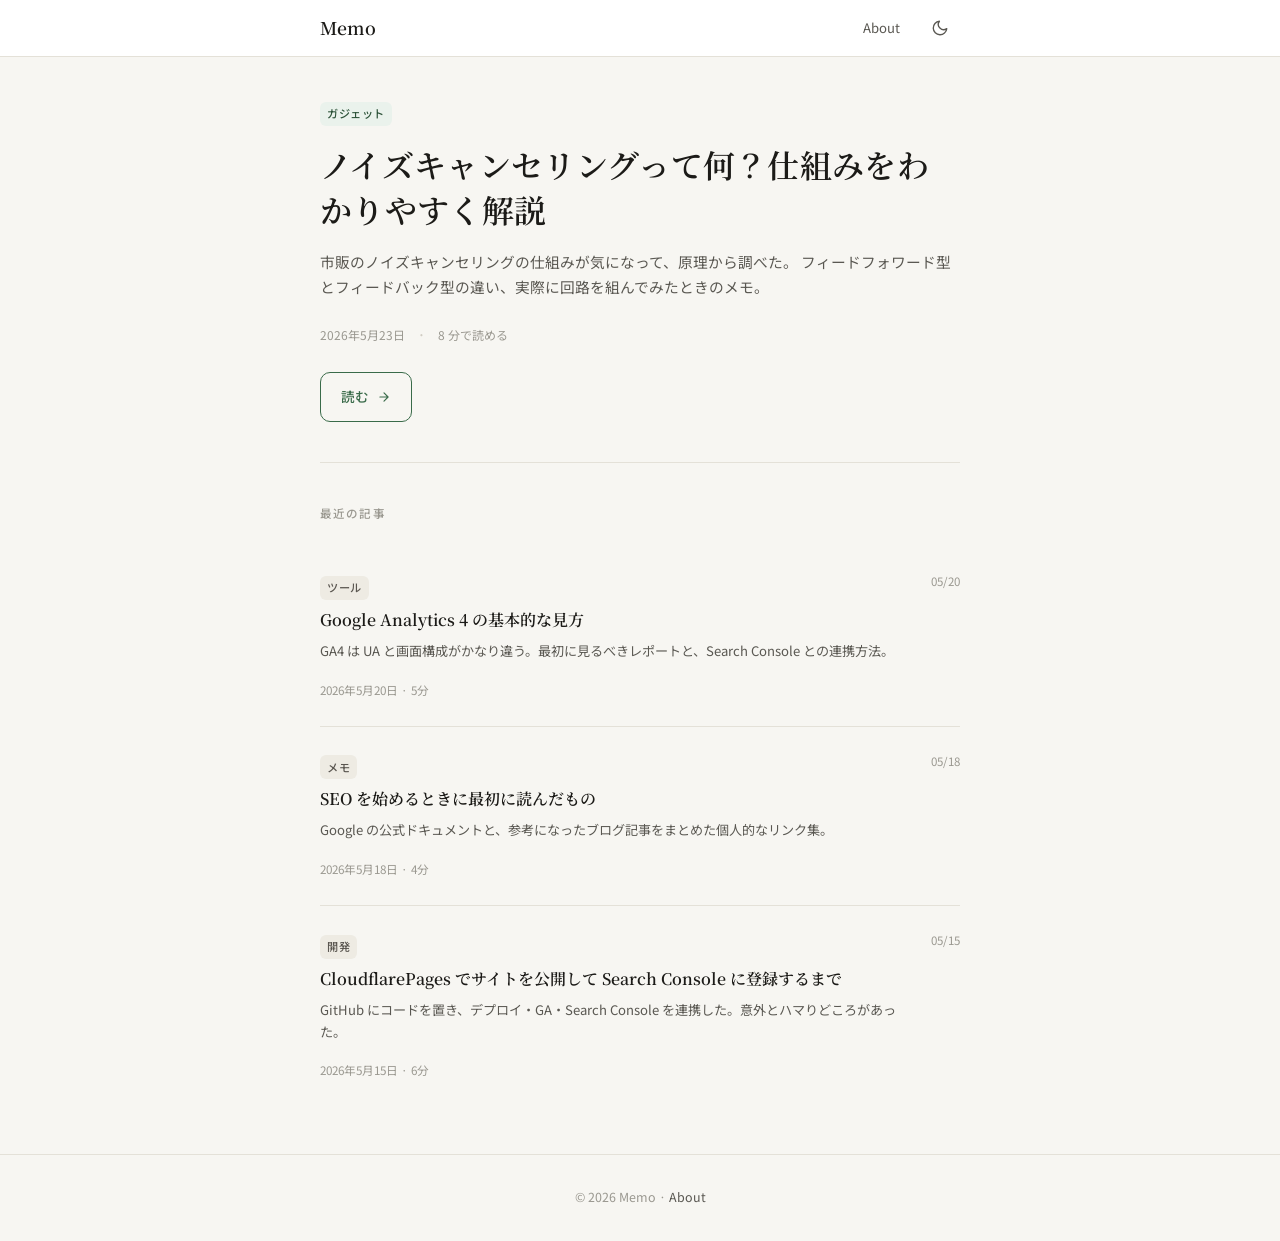
==== index.html @ fd3a0196 "change in path" ====
<!DOCTYPE html>
<html lang="ja" data-theme="">
<head>
  <meta charset="UTF-8">
  <meta name="viewport" content="width=device-width, initial-scale=1.0">
  <meta name="google-site-verification" content="b3mTOkDe_Zxg_QFLNqGfGt2r9aDAKe_wGa1OVXJf2yo">
  <!-- Google tag (gtag.js) -->
  <script async src="https://www.googletagmanager.com/gtag/js?id=G-KV32QC2X5T"></script>
  <script>
    window.dataLayer = window.dataLayer || [];
    function gtag(){dataLayer.push(arguments);}
    gtag('js', new Date());
    gtag('config', 'G-KV32QC2X5T');
    (function(){var t=localStorage.getItem('theme');if(t)document.documentElement.setAttribute('data-theme',t);})();
  </script>

  <title>Memo — 気になったことを、ちゃんと書く</title>
  <meta name="description" content="ノイズキャンセリング、ガジェット、暮らしの工夫。気になったことを調べて書く個人メモ。">
  <meta property="og:title" content="Memo — 気になったことを、ちゃんと書く">
  <meta property="og:description" content="ノイズキャンセリング、ガジェット、暮らしの工夫。気になったことを調べて書く個人メモ。">
  <meta property="og:type" content="website">

  <link rel="preconnect" href="https://fonts.googleapis.com">
  <link rel="preconnect" href="https://fonts.gstatic.com" crossorigin>
  <link href="https://fonts.googleapis.com/css2?family=Noto+Serif+JP:wght@400;600&family=Noto+Sans+JP:wght@400;500&display=swap" rel="stylesheet">
  <link rel="stylesheet" href="style.css">
</head>
<body>

  <header class="site-header">
    <div class="header-inner">
      <a href="./my-first-seo-site/index.html" class="site-logo">Memo</a>
      <div class="header-actions">
        <a href="./my-first-seo-site/about.html" class="nav-link">About</a>
        <button class="theme-btn" aria-label="ダークモード切り替え">
          <svg class="icon-moon" xmlns="http://www.w3.org/2000/svg" fill="none" viewBox="0 0 24 24" stroke="currentColor" stroke-width="1.8">
            <path stroke-linecap="round" stroke-linejoin="round" d="M21 12.79A9 9 0 1111.21 3a7 7 0 009.79 9.79z"/>
          </svg>
          <svg class="icon-sun" xmlns="http://www.w3.org/2000/svg" fill="none" viewBox="0 0 24 24" stroke="currentColor" stroke-width="1.8">
            <circle cx="12" cy="12" r="5"/><path stroke-linecap="round" d="M12 2v2M12 20v2M4.22 4.22l1.42 1.42M18.36 18.36l1.42 1.42M2 12h2M20 12h2M4.22 19.78l1.42-1.42M18.36 5.64l1.42-1.42"/>
          </svg>
        </button>
      </div>
    </div>
  </header>

  <main class="page">

    <section class="hero">
      <span class="tag accent">ガジェット</span>
      <h1 class="hero-title">
        <a href="posts/what-is-noise-cancelling.html">ノイズキャンセリングって何？仕組みをわかりやすく解説</a>
      </h1>
      <p class="hero-desc">
        市販のノイズキャンセリングの仕組みが気になって、原理から調べた。
        フィードフォワード型とフィードバック型の違い、実際に回路を組んでみたときのメモ。
      </p>
      <div class="hero-meta">
        <span class="meta-item">2026年5月23日</span>
        <span class="meta-dot">·</span>
        <span class="meta-item">8 分で読める</span>
      </div>
      <a href="posts/what-is-noise-cancelling.html" class="read-more">
        読む
        <svg xmlns="http://www.w3.org/2000/svg" fill="none" viewBox="0 0 24 24" stroke="currentColor" stroke-width="2">
          <path stroke-linecap="round" stroke-linejoin="round" d="M5 12h14M12 5l7 7-7 7"/>
        </svg>
      </a>
    </section>

    <p class="section-label">最近の記事</p>

    <div class="article-list">

      <a class="article-card" href="posts/google-analytics-basics.html">
        <div class="article-card-body">
          <div class="article-card-tag"><span class="tag">ツール</span></div>
          <p class="article-card-title">Google Analytics 4 の基本的な見方</p>
          <p class="article-card-desc">GA4 は UA と画面構成がかなり違う。最初に見るべきレポートと、Search Console との連携方法。</p>
          <span class="article-card-meta">2026年5月20日 · 5分</span>
        </div>
        <time class="article-card-date" datetime="2026-05-20">05/20</time>
      </a>

      <a class="article-card" href="posts/seo-basics.html">
        <div class="article-card-body">
          <div class="article-card-tag"><span class="tag">メモ</span></div>
          <p class="article-card-title">SEO を始めるときに最初に読んだもの</p>
          <p class="article-card-desc">Google の公式ドキュメントと、参考になったブログ記事をまとめた個人的なリンク集。</p>
          <span class="article-card-meta">2026年5月18日 · 4分</span>
        </div>
        <time class="article-card-date" datetime="2026-05-18">05/18</time>
      </a>

      <a class="article-card" href="posts/cloudflare-pages-seo.html">
        <div class="article-card-body">
          <div class="article-card-tag"><span class="tag">開発</span></div>
          <p class="article-card-title">CloudflarePages でサイトを公開して Search Console に登録するまで</p>
          <p class="article-card-desc">GitHub にコードを置き、デプロイ・GA・Search Console を連携した。意外とハマりどころがあった。</p>
          <span class="article-card-meta">2026年5月15日 · 6分</span>
        </div>
        <time class="article-card-date" datetime="2026-05-15">05/15</time>
      </a>

    </div>

  </main>

  <footer class="site-footer">
    <p>© 2026 Memo · <a href="/about.html">About</a></p>
  </footer>

  <button class="scroll-top" aria-label="ページ上部へ戻る">
    <svg xmlns="http://www.w3.org/2000/svg" fill="none" viewBox="0 0 24 24" stroke="currentColor" stroke-width="2">
      <path stroke-linecap="round" stroke-linejoin="round" d="M5 15l7-7 7 7"/>
    </svg>
  </button>

  <script src="main.js" defer></script>
</body>
</html>
---- style.css ----
/* =========================================
   BASE RESET & TOKENS
   ========================================= */
*, *::before, *::after { box-sizing: border-box; margin: 0; padding: 0; }
html { font-size: 16px; scroll-behavior: smooth; -webkit-text-size-adjust: 100%; }

:root {
  /* Light */
  --bg:          #f7f6f2;
  --surface:     #ffffff;
  --surface-2:   #f0ede6;
  --text:        #1c1b18;
  --text-2:      #5a5852;
  --text-3:      #9a9890;
  --border:      #e4e1d8;
  --border-2:    #d0ccc2;
  --accent:      #3a6b4a;
  --accent-bg:   #eaf2ec;
  --accent-text: #2c5238;
  --tag-bg:      #eeebe3;
  --tag-text:    #5a5650;

  /* Typography */
  --serif: 'Noto Serif JP', 'Georgia', 'Times New Roman', serif;
  --sans:  'Noto Sans JP', 'Hiragino Kaku Gothic ProN', system-ui, sans-serif;
  --mono:  'Menlo', 'Consolas', 'Courier New', monospace;

  /* Spacing scale */
  --sp-1: 0.25rem;
  --sp-2: 0.5rem;
  --sp-3: 0.75rem;
  --sp-4: 1rem;
  --sp-5: 1.25rem;
  --sp-6: 1.5rem;
  --sp-8: 2rem;
  --sp-10: 2.5rem;
  --sp-12: 3rem;

  /* Layout */
  --max-w: 680px;
  --r-sm: 6px;
  --r-md: 10px;
  --r-lg: 16px;
}

/* Dark mode — respects system, overrides via [data-theme="dark"] */
@media (prefers-color-scheme: dark) { :root { --is-dark: 1; } }

:root[data-theme="light"] {
  --bg:          #f7f6f2;
  --surface:     #ffffff;
  --surface-2:   #f0ede6;
  --text:        #1c1b18;
  --text-2:      #5a5852;
  --text-3:      #9a9890;
  --border:      #e4e1d8;
  --border-2:    #d0ccc2;
  --accent:      #3a6b4a;
  --accent-bg:   #eaf2ec;
  --accent-text: #2c5238;
  --tag-bg:      #eeebe3;
  --tag-text:    #5a5650;
}

:root[data-theme="dark"],
@media (prefers-color-scheme: dark) { :root:not([data-theme="light"]) {
  --bg:          #111110;
  --surface:     #1a1a18;
  --surface-2:   #232320;
  --text:        #e8e5de;
  --text-2:      #9a9890;
  --text-3:      #5a5852;
  --border:      #2a2a26;
  --border-2:    #3a3a34;
  --accent:      #72b585;
  --accent-bg:   #1a2e20;
  --accent-text: #8dcca0;
  --tag-bg:      #252420;
  --tag-text:    #9a9488;
}}

:root[data-theme="dark"] {
  --bg:          #111110;
  --surface:     #1a1a18;
  --surface-2:   #232320;
  --text:        #e8e5de;
  --text-2:      #9a9890;
  --text-3:      #5a5852;
  --border:      #2a2a26;
  --border-2:    #3a3a34;
  --accent:      #72b585;
  --accent-bg:   #1a2e20;
  --accent-text: #8dcca0;
  --tag-bg:      #252420;
  --tag-text:    #9a9488;
}

/* =========================================
   GLOBAL
   ========================================= */
body {
  background: var(--bg);
  color: var(--text);
  font-family: var(--sans);
  font-size: 1rem;
  line-height: 1.75;
  -webkit-font-smoothing: antialiased;
  transition: background 0.2s, color 0.2s;
}
img { max-width: 100%; display: block; }
a { color: inherit; }

/* =========================================
   HEADER
   ========================================= */
.site-header {
  position: sticky;
  top: 0;
  z-index: 100;
  background: var(--surface);
  border-bottom: 1px solid var(--border);
  backdrop-filter: blur(8px);
  -webkit-backdrop-filter: blur(8px);
}
.header-inner {
  max-width: var(--max-w);
  margin: 0 auto;
  padding: 0 var(--sp-5);
  height: 56px;
  display: flex;
  align-items: center;
  justify-content: space-between;
  gap: var(--sp-4);
}
.site-logo {
  font-family: var(--serif);
  font-size: 1.1rem;
  font-weight: 600;
  color: var(--text);
  text-decoration: none;
  letter-spacing: 0.03em;
  flex-shrink: 0;
}
.header-actions {
  display: flex;
  align-items: center;
  gap: var(--sp-2);
}
.nav-link {
  font-size: 0.82rem;
  color: var(--text-2);
  text-decoration: none;
  padding: var(--sp-2) var(--sp-3);
  border-radius: var(--r-sm);
  transition: color 0.15s, background 0.15s;
  white-space: nowrap;
}
.nav-link:hover { color: var(--text); background: var(--surface-2); }

/* Dark mode toggle */
.theme-btn {
  width: 40px;
  height: 40px;
  border: none;
  background: transparent;
  cursor: pointer;
  border-radius: var(--r-sm);
  display: flex;
  align-items: center;
  justify-content: center;
  color: var(--text-2);
  transition: color 0.15s, background 0.15s;
  flex-shrink: 0;
}
.theme-btn:hover { color: var(--text); background: var(--surface-2); }
.theme-btn svg { width: 18px; height: 18px; }
.icon-sun { display: none; }
.icon-moon { display: block; }
[data-theme="dark"] .icon-sun { display: block; }
[data-theme="dark"] .icon-moon { display: none; }
@media (prefers-color-scheme: dark) {
  :root:not([data-theme="light"]) .icon-sun { display: block; }
  :root:not([data-theme="light"]) .icon-moon { display: none; }
}

/* =========================================
   MAIN WRAPPER
   ========================================= */
.page {
  max-width: var(--max-w);
  margin: 0 auto;
  padding: var(--sp-10) var(--sp-5) var(--sp-12);
}

/* =========================================
   TAG CHIP
   ========================================= */
.tag {
  display: inline-flex;
  align-items: center;
  font-size: 0.7rem;
  font-weight: 500;
  letter-spacing: 0.04em;
  background: var(--tag-bg);
  color: var(--tag-text);
  padding: 0.2em 0.65em;
  border-radius: var(--r-sm);
  text-decoration: none;
  transition: background 0.15s;
  white-space: nowrap;
}
.tag:hover { background: var(--border-2); }
.tag.accent {
  background: var(--accent-bg);
  color: var(--accent-text);
}

/* =========================================
   INDEX — HERO ARTICLE
   ========================================= */
.hero {
  padding-bottom: var(--sp-10);
  border-bottom: 1px solid var(--border);
  margin-bottom: var(--sp-10);
}
.hero .tag { margin-bottom: var(--sp-4); }
.hero-title {
  font-family: var(--serif);
  font-size: clamp(1.55rem, 6vw, 2rem);
  font-weight: 600;
  line-height: 1.42;
  letter-spacing: 0.01em;
  margin-bottom: var(--sp-4);
}
.hero-title a { text-decoration: none; color: var(--text); }
.hero-title a:hover { color: var(--accent); }
.hero-desc {
  font-size: 0.92rem;
  color: var(--text-2);
  line-height: 1.75;
  margin-bottom: var(--sp-5);
}
.hero-meta { display: flex; align-items: center; gap: var(--sp-3); }
.meta-item {
  font-size: 0.75rem;
  color: var(--text-3);
}
.meta-dot { color: var(--border-2); }
.read-more {
  display: inline-flex;
  align-items: center;
  gap: var(--sp-2);
  margin-top: var(--sp-6);
  font-size: 0.85rem;
  font-weight: 500;
  color: var(--accent);
  text-decoration: none;
  padding: var(--sp-3) var(--sp-5);
  border: 1px solid var(--accent);
  border-radius: var(--r-md);
  transition: background 0.15s, color 0.15s;
}
.read-more:hover {
  background: var(--accent);
  color: var(--surface);
}
.read-more svg { width: 14px; height: 14px; }

/* =========================================
   INDEX — ARTICLE LIST
   ========================================= */
.section-label {
  font-size: 0.72rem;
  font-weight: 500;
  letter-spacing: 0.1em;
  text-transform: uppercase;
  color: var(--text-3);
  margin-bottom: var(--sp-6);
}
.article-list { display: flex; flex-direction: column; }
.article-card {
  display: flex;
  gap: var(--sp-4);
  padding: var(--sp-6) 0;
  border-bottom: 1px solid var(--border);
  text-decoration: none;
  color: var(--text);
  transition: none;
}
.article-card:last-child { border-bottom: none; }
.article-card-body { flex: 1; min-width: 0; }
.article-card-tag { margin-bottom: var(--sp-2); }
.article-card-title {
  font-family: var(--serif);
  font-size: 1rem;
  font-weight: 600;
  line-height: 1.5;
  margin-bottom: var(--sp-2);
  color: var(--text);
  transition: color 0.15s;
}
.article-card:hover .article-card-title { color: var(--accent); }
.article-card-desc {
  font-size: 0.82rem;
  color: var(--text-2);
  line-height: 1.65;
  display: -webkit-box;
  -webkit-line-clamp: 2;
  -webkit-box-orient: vertical;
  overflow: hidden;
  margin-bottom: var(--sp-3);
}
.article-card-meta { font-size: 0.73rem; color: var(--text-3); }
.article-card-date {
  font-size: 0.72rem;
  color: var(--text-3);
  white-space: nowrap;
  flex-shrink: 0;
  padding-top: 2px;
  line-height: 1.4;
}

/* =========================================
   ARTICLE PAGE — HEADER
   ========================================= */
.article-back {
  display: inline-flex;
  align-items: center;
  gap: var(--sp-2);
  font-size: 0.82rem;
  color: var(--text-2);
  text-decoration: none;
  margin-bottom: var(--sp-8);
  padding: var(--sp-2) 0;
  transition: color 0.15s;
}
.article-back:hover { color: var(--accent); }
.article-back svg { width: 14px; height: 14px; }
.article-header { margin-bottom: var(--sp-10); }
.article-tag-row { display: flex; gap: var(--sp-2); flex-wrap: wrap; margin-bottom: var(--sp-5); }
.article-title {
  font-family: var(--serif);
  font-size: clamp(1.6rem, 6vw, 2.1rem);
  font-weight: 600;
  line-height: 1.4;
  letter-spacing: 0.01em;
  margin-bottom: var(--sp-5);
}
.article-meta {
  display: flex;
  align-items: center;
  gap: var(--sp-3);
  flex-wrap: wrap;
  padding-top: var(--sp-5);
  border-top: 1px solid var(--border);
}
.article-meta .meta-item { font-size: 0.8rem; color: var(--text-3); }

/* =========================================
   ARTICLE PAGE — BODY
   ========================================= */
.article-body {
  font-size: 1rem;
  line-height: 1.95;
  color: var(--text);
}
.article-body > * + * { margin-top: 1.5rem; }
.article-body h2 {
  font-family: var(--serif);
  font-size: 1.2rem;
  font-weight: 600;
  line-height: 1.45;
  margin-top: 2.75rem;
  margin-bottom: 0.75rem;
  padding-bottom: 0.6rem;
  border-bottom: 1px solid var(--border);
  letter-spacing: 0.01em;
}
.article-body h3 {
  font-size: 1rem;
  font-weight: 500;
  line-height: 1.5;
  margin-top: 2rem;
  margin-bottom: 0.4rem;
}
.article-body p { margin-bottom: 0; }
.article-body ul,
.article-body ol {
  padding-left: 1.4rem;
}
.article-body li { margin-bottom: 0.3rem; }
.article-body li::marker { color: var(--text-3); }
.article-body strong { font-weight: 600; }
.article-body em { font-style: italic; }
.article-body a {
  color: var(--accent);
  text-decoration: underline;
  text-underline-offset: 3px;
  text-decoration-color: color-mix(in srgb, var(--accent) 40%, transparent);
}
.article-body a:hover { text-decoration-color: var(--accent); }
.article-body blockquote {
  border-left: 3px solid var(--accent);
  padding: var(--sp-2) 0 var(--sp-2) var(--sp-5);
  color: var(--text-2);
  font-style: italic;
}
.article-body code {
  font-family: var(--mono);
  font-size: 0.85em;
  background: var(--surface-2);
  color: var(--text);
  padding: 0.15em 0.4em;
  border-radius: 4px;
}
.article-body pre {
  background: var(--surface);
  border: 1px solid var(--border);
  border-radius: var(--r-md);
  padding: var(--sp-5);
  overflow-x: auto;
  -webkit-overflow-scrolling: touch;
}
.article-body pre code {
  background: none;
  padding: 0;
  font-size: 0.875rem;
  line-height: 1.7;
}

/* =========================================
   TABLE OF CONTENTS
   ========================================= */
.toc {
  background: var(--surface-2);
  border: 1px solid var(--border);
  border-radius: var(--r-lg);
  padding: var(--sp-5) var(--sp-6);
  margin: var(--sp-8) 0;
}
.toc-label {
  font-size: 0.72rem;
  font-weight: 500;
  letter-spacing: 0.1em;
  text-transform: uppercase;
  color: var(--text-3);
  margin-bottom: var(--sp-4);
}
.toc-list {
  list-style: none;
  padding: 0;
  display: flex;
  flex-direction: column;
  gap: 0.1rem;
}
.toc-list li a {
  display: block;
  font-size: 0.87rem;
  color: var(--text-2);
  text-decoration: none;
  padding: var(--sp-2) 0;
  border-radius: var(--r-sm);
  line-height: 1.5;
  transition: color 0.15s;
}
.toc-list li a:hover { color: var(--accent); }
.toc-list li a::before {
  content: '';
  display: inline-block;
  width: 4px;
  height: 4px;
  border-radius: 50%;
  background: var(--text-3);
  margin-right: var(--sp-3);
  vertical-align: middle;
  flex-shrink: 0;
}

/* =========================================
   READING PROGRESS BAR
   ========================================= */
.progress-bar {
  position: fixed;
  top: 0;
  left: 0;
  height: 2px;
  background: var(--accent);
  width: 0%;
  z-index: 200;
  transition: width 0.1s linear;
}

/* =========================================
   RELATED ARTICLES
   ========================================= */
.related {
  margin-top: var(--sp-12);
  padding-top: var(--sp-10);
  border-top: 1px solid var(--border);
}
.related-label {
  font-size: 0.72rem;
  font-weight: 500;
  letter-spacing: 0.1em;
  text-transform: uppercase;
  color: var(--text-3);
  margin-bottom: var(--sp-6);
}
.related-grid {
  display: grid;
  grid-template-columns: 1fr;
  gap: var(--sp-4);
}
@media (min-width: 500px) {
  .related-grid { grid-template-columns: 1fr 1fr; }
}
.related-card {
  display: flex;
  flex-direction: column;
  gap: var(--sp-2);
  padding: var(--sp-5);
  background: var(--surface);
  border: 1px solid var(--border);
  border-radius: var(--r-lg);
  text-decoration: none;
  color: var(--text);
  transition: border-color 0.15s, box-shadow 0.15s;
}
.related-card:hover {
  border-color: var(--border-2);
  box-shadow: 0 2px 12px color-mix(in srgb, var(--text) 6%, transparent);
}
.related-card-title {
  font-family: var(--serif);
  font-size: 0.95rem;
  font-weight: 600;
  line-height: 1.5;
  color: var(--text);
  transition: color 0.15s;
}
.related-card:hover .related-card-title { color: var(--accent); }
.related-card-meta { font-size: 0.73rem; color: var(--text-3); }
.related-card-arrow {
  margin-top: auto;
  font-size: 0.78rem;
  color: var(--accent);
  font-weight: 500;
  display: flex;
  align-items: center;
  gap: 4px;
}
.related-card-arrow svg { width: 12px; height: 12px; }

/* =========================================
   NEXT ARTICLE BANNER
   ========================================= */
.next-article {
  margin-top: var(--sp-8);
  padding: var(--sp-6);
  background: var(--surface);
  border: 1px solid var(--border);
  border-radius: var(--r-lg);
  display: flex;
  align-items: center;
  gap: var(--sp-5);
  text-decoration: none;
  color: var(--text);
  transition: border-color 0.15s;
}
.next-article:hover { border-color: var(--accent); }
.next-article-body { flex: 1; min-width: 0; }
.next-label {
  font-size: 0.7rem;
  letter-spacing: 0.08em;
  text-transform: uppercase;
  color: var(--text-3);
  margin-bottom: var(--sp-1);
}
.next-title {
  font-family: var(--serif);
  font-size: 0.98rem;
  font-weight: 600;
  line-height: 1.45;
  color: var(--text);
  transition: color 0.15s;
}
.next-article:hover .next-title { color: var(--accent); }
.next-arrow {
  color: var(--text-3);
  flex-shrink: 0;
  transition: color 0.15s, transform 0.15s;
}
.next-article:hover .next-arrow {
  color: var(--accent);
  transform: translateX(4px);
}
.next-arrow svg { width: 20px; height: 20px; }

/* =========================================
   FOOTER
   ========================================= */
.site-footer {
  border-top: 1px solid var(--border);
  padding: var(--sp-8) var(--sp-5);
  text-align: center;
}
.site-footer p { font-size: 0.78rem; color: var(--text-3); }
.site-footer a { color: var(--text-2); text-decoration: none; }
.site-footer a:hover { color: var(--accent); }

/* =========================================
   SCROLL TO TOP
   ========================================= */
.scroll-top {
  position: fixed;
  bottom: var(--sp-6);
  right: var(--sp-5);
  width: 42px;
  height: 42px;
  background: var(--surface);
  border: 1px solid var(--border-2);
  border-radius: 50%;
  display: flex;
  align-items: center;
  justify-content: center;
  cursor: pointer;
  color: var(--text-2);
  opacity: 0;
  transform: translateY(8px);
  transition: opacity 0.2s, transform 0.2s, color 0.15s, border-color 0.15s;
  pointer-events: none;
  z-index: 90;
}
.scroll-top.visible {
  opacity: 1;
  transform: translateY(0);
  pointer-events: auto;
}
.scroll-top:hover { color: var(--accent); border-color: var(--accent); }
.scroll-top svg { width: 16px; height: 16px; }

/* =========================================
   UTILITIES
   ========================================= */
.sr-only {
  position: absolute;
  width: 1px; height: 1px;
  padding: 0; margin: -1px;
  overflow: hidden; clip: rect(0,0,0,0);
  white-space: nowrap; border: 0;
}
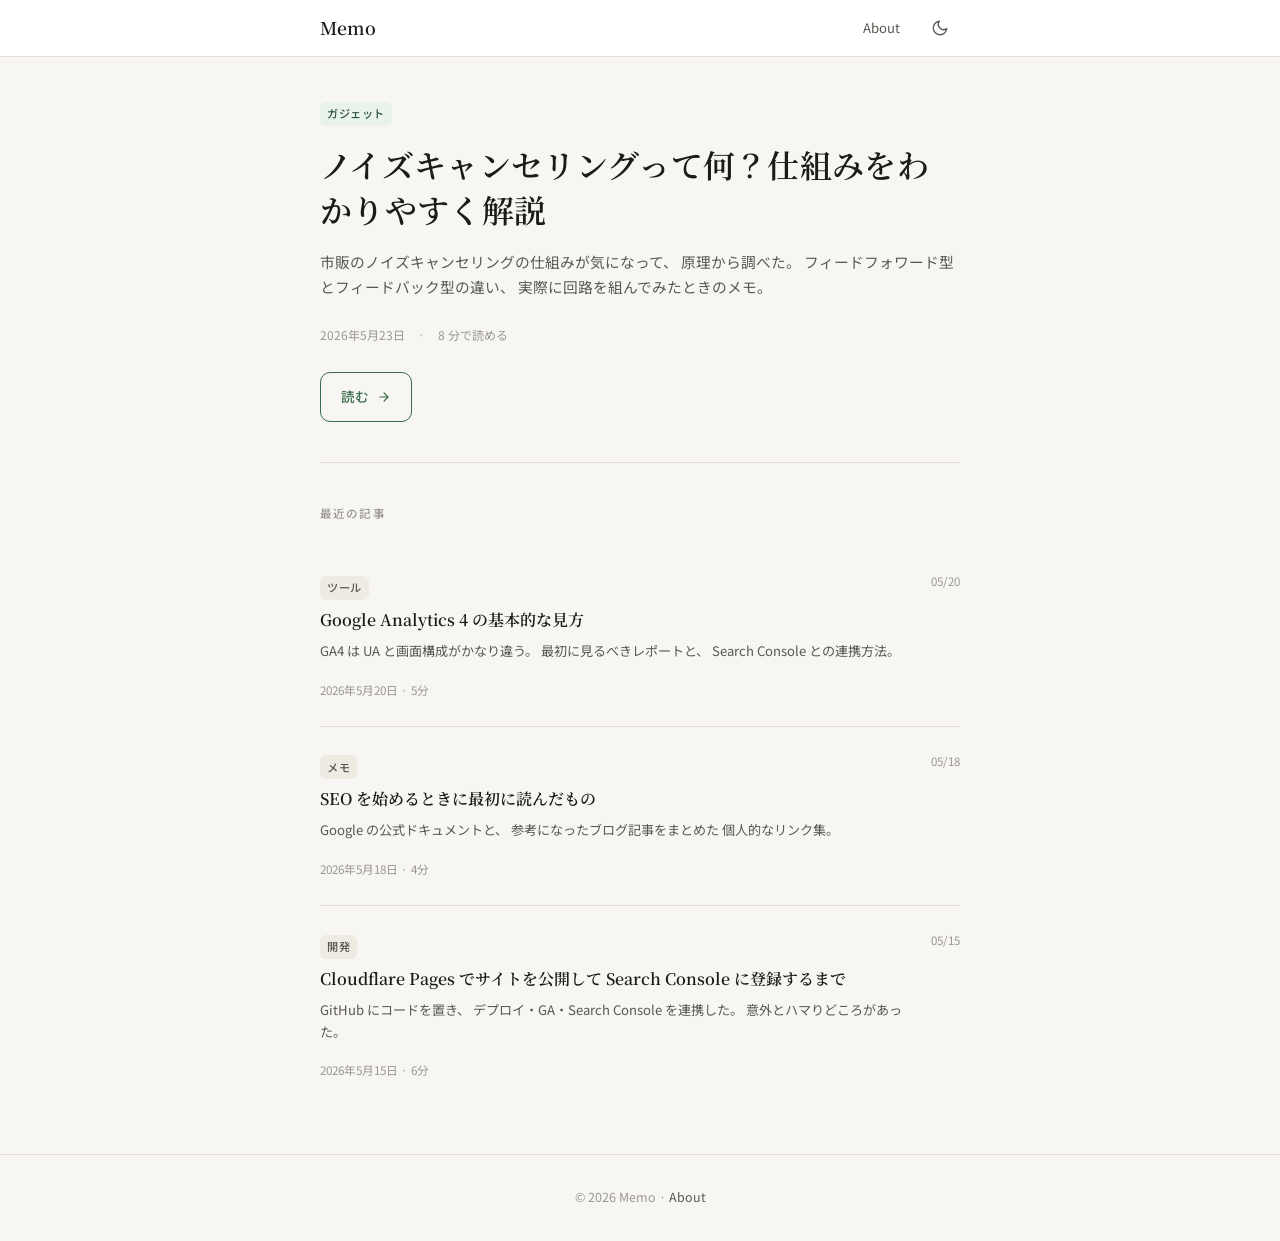
==== commit 91874067: "about and index" ====
--- a/index.html
+++ b/index.html
@@ -1,105 +1,369 @@
 <!DOCTYPE html>
 <html lang="ja" data-theme="">
 <head>
+
+  <!-- 基本設定 -->
   <meta charset="UTF-8">
   <meta name="viewport" content="width=device-width, initial-scale=1.0">
+
+  <!-- Google Search Console -->
   <meta name="google-site-verification" content="b3mTOkDe_Zxg_QFLNqGfGt2r9aDAKe_wGa1OVXJf2yo">
-  <!-- Google tag (gtag.js) -->
+
+  <!-- SEO -->
+  <title>Memo | ノイズキャンセリング・ガジェット・作業環境の個人メモ</title>
+
+  <meta
+    name="description"
+    content="ノイズキャンセリング、ガジェット、作業環境、集中、疲労感などについて調べて整理する個人メモ。"
+  >
+
+  <!-- canonical -->
+  <link
+    rel="canonical"
+    href="https://valeonnorthe.github.io/my-first-seo-site/"
+  >
+
+  <!-- OGP -->
+  <meta
+    property="og:title"
+    content="Memo | ノイズキャンセリング・ガジェット・作業環境の個人メモ"
+  >
+
+  <meta
+    property="og:description"
+    content="ノイズキャンセリング、ガジェット、作業環境、集中、疲労感などについて調べて整理する個人メモ。"
+  >
+
+  <meta
+    property="og:type"
+    content="website"
+  >
+
+  <meta
+    property="og:url"
+    content="https://valeonnorthe.github.io/my-first-seo-site/"
+  >
+
+  <meta
+    property="og:image"
+    content="https://valeonnorthe.github.io/my-first-seo-site/images/ogp.jpg"
+  >
+
+  <meta property="og:site_name" content="Memo">
+  <meta property="og:locale" content="ja_JP">
+
+  <!-- Twitter Card -->
+  <meta name="twitter:card" content="summary_large_image">
+
+  <meta
+    name="twitter:title"
+    content="Memo | ノイズキャンセリング・ガジェット・作業環境の個人メモ"
+  >
+
+  <meta
+    name="twitter:description"
+    content="ノイズキャンセリング、ガジェット、作業環境、集中、疲労感などについて調べて整理する個人メモ。"
+  >
+
+  <meta
+    name="twitter:image"
+    content="https://valeonnorthe.github.io/my-first-seo-site/images/ogp.jpg"
+  >
+
+  <!-- JSON-LD -->
+  <script type="application/ld+json">
+  {
+    "@context": "https://schema.org",
+    "@type": "WebSite",
+    "name": "Memo",
+    "url": "https://valeonnorthe.github.io/my-first-seo-site/",
+    "description": "ノイズキャンセリング、ガジェット、作業環境、集中、疲労感などについて調べて整理する個人メモ。",
+    "inLanguage": "ja-JP"
+  }
+  </script>
+
+  <!-- Google Analytics -->
   <script async src="https://www.googletagmanager.com/gtag/js?id=G-KV32QC2X5T"></script>
+
   <script>
     window.dataLayer = window.dataLayer || [];
-    function gtag(){dataLayer.push(arguments);}
+
+    function gtag(){
+      dataLayer.push(arguments);
+    }
+
     gtag('js', new Date());
     gtag('config', 'G-KV32QC2X5T');
-    (function(){var t=localStorage.getItem('theme');if(t)document.documentElement.setAttribute('data-theme',t);})();
+
+    (function () {
+      const t = localStorage.getItem('theme');
+
+      if (t) {
+        document.documentElement.setAttribute('data-theme', t);
+      }
+    })();
   </script>
 
-  <title>Memo — 気になったことを、ちゃんと書く</title>
-  <meta name="description" content="ノイズキャンセリング、ガジェット、暮らしの工夫。気になったことを調べて書く個人メモ。">
-  <meta property="og:title" content="Memo — 気になったことを、ちゃんと書く">
-  <meta property="og:description" content="ノイズキャンセリング、ガジェット、暮らしの工夫。気になったことを調べて書く個人メモ。">
-  <meta property="og:type" content="website">
-
+  <!-- Font -->
   <link rel="preconnect" href="https://fonts.googleapis.com">
-  <link rel="preconnect" href="https://fonts.gstatic.com" crossorigin>
-  <link href="https://fonts.googleapis.com/css2?family=Noto+Serif+JP:wght@400;600&family=Noto+Sans+JP:wght@400;500&display=swap" rel="stylesheet">
-  <link rel="stylesheet" href="style.css">
+
+  <link
+    rel="preconnect"
+    href="https://fonts.gstatic.com"
+    crossorigin
+  >
+
+  <link
+    href="https://fonts.googleapis.com/css2?family=Noto+Serif+JP:wght@400;600&family=Noto+Sans+JP:wght@400;500&display=swap"
+    rel="stylesheet"
+  >
+
+  <!-- CSS -->
+  <link rel="stylesheet" href="./style.css">
+
 </head>
+
 <body>
 
   <header class="site-header">
     <div class="header-inner">
-      <a href="./my-first-seo-site/index.html" class="site-logo">Memo</a>
+
+      <a href="./index.html" class="site-logo">
+        Memo
+      </a>
+
       <div class="header-actions">
-        <a href="./my-first-seo-site/about.html" class="nav-link">About</a>
-        <button class="theme-btn" aria-label="ダークモード切り替え">
-          <svg class="icon-moon" xmlns="http://www.w3.org/2000/svg" fill="none" viewBox="0 0 24 24" stroke="currentColor" stroke-width="1.8">
-            <path stroke-linecap="round" stroke-linejoin="round" d="M21 12.79A9 9 0 1111.21 3a7 7 0 009.79 9.79z"/>
+
+        <a href="./about.html" class="nav-link">
+          About
+        </a>
+
+        <button
+          class="theme-btn"
+          aria-label="ダークモード切り替え"
+        >
+
+          <!-- moon -->
+          <svg
+            class="icon-moon"
+            xmlns="http://www.w3.org/2000/svg"
+            fill="none"
+            viewBox="0 0 24 24"
+            stroke="currentColor"
+            stroke-width="1.8"
+          >
+            <path
+              stroke-linecap="round"
+              stroke-linejoin="round"
+              d="M21 12.79A9 9 0 1111.21 3a7 7 0 009.79 9.79z"
+            />
           </svg>
-          <svg class="icon-sun" xmlns="http://www.w3.org/2000/svg" fill="none" viewBox="0 0 24 24" stroke="currentColor" stroke-width="1.8">
-            <circle cx="12" cy="12" r="5"/><path stroke-linecap="round" d="M12 2v2M12 20v2M4.22 4.22l1.42 1.42M18.36 18.36l1.42 1.42M2 12h2M20 12h2M4.22 19.78l1.42-1.42M18.36 5.64l1.42-1.42"/>
+
+          <!-- sun -->
+          <svg
+            class="icon-sun"
+            xmlns="http://www.w3.org/2000/svg"
+            fill="none"
+            viewBox="0 0 24 24"
+            stroke="currentColor"
+            stroke-width="1.8"
+          >
+            <circle cx="12" cy="12" r="5"/>
+
+            <path
+              stroke-linecap="round"
+              d="M12 2v2
+                 M12 20v2
+                 M4.22 4.22l1.42 1.42
+                 M18.36 18.36l1.42 1.42
+                 M2 12h2
+                 M20 12h2
+                 M4.22 19.78l1.42-1.42
+                 M18.36 5.64l1.42-1.42"
+            />
           </svg>
+
         </button>
+
       </div>
     </div>
   </header>
 
   <main class="page">
 
+    <!-- Hero -->
     <section class="hero">
-      <span class="tag accent">ガジェット</span>
+
+      <span class="tag accent">
+        ガジェット
+      </span>
+
       <h1 class="hero-title">
-        <a href="posts/what-is-noise-cancelling.html">ノイズキャンセリングって何？仕組みをわかりやすく解説</a>
+        <a href="posts/what-is-noise-cancelling.html">
+          ノイズキャンセリングって何？仕組みをわかりやすく解説
+        </a>
       </h1>
+
       <p class="hero-desc">
-        市販のノイズキャンセリングの仕組みが気になって、原理から調べた。
-        フィードフォワード型とフィードバック型の違い、実際に回路を組んでみたときのメモ。
+        市販のノイズキャンセリングの仕組みが気になって、
+        原理から調べた。
+
+        フィードフォワード型とフィードバック型の違い、
+        実際に回路を組んでみたときのメモ。
       </p>
+
       <div class="hero-meta">
         <span class="meta-item">2026年5月23日</span>
+
         <span class="meta-dot">·</span>
-        <span class="meta-item">8 分で読める</span>
+
+        <span class="meta-item">
+          8 分で読める
+        </span>
       </div>
-      <a href="posts/what-is-noise-cancelling.html" class="read-more">
+
+      <a
+        href="posts/what-is-noise-cancelling.html"
+        class="read-more"
+      >
         読む
-        <svg xmlns="http://www.w3.org/2000/svg" fill="none" viewBox="0 0 24 24" stroke="currentColor" stroke-width="2">
-          <path stroke-linecap="round" stroke-linejoin="round" d="M5 12h14M12 5l7 7-7 7"/>
+
+        <svg
+          xmlns="http://www.w3.org/2000/svg"
+          fill="none"
+          viewBox="0 0 24 24"
+          stroke="currentColor"
+          stroke-width="2"
+        >
+          <path
+            stroke-linecap="round"
+            stroke-linejoin="round"
+            d="M5 12h14M12 5l7 7-7 7"
+          />
         </svg>
+
       </a>
+
     </section>
 
-    <p class="section-label">最近の記事</p>
-
+    <!-- section title -->
+    <p class="section-label">
+      最近の記事
+    </p>
+
+    <!-- article list -->
     <div class="article-list">
 
-      <a class="article-card" href="posts/google-analytics-basics.html">
+      <!-- card -->
+      <a
+        class="article-card"
+        href="posts/google-analytics-basics.html"
+      >
+
         <div class="article-card-body">
-          <div class="article-card-tag"><span class="tag">ツール</span></div>
-          <p class="article-card-title">Google Analytics 4 の基本的な見方</p>
-          <p class="article-card-desc">GA4 は UA と画面構成がかなり違う。最初に見るべきレポートと、Search Console との連携方法。</p>
-          <span class="article-card-meta">2026年5月20日 · 5分</span>
+
+          <div class="article-card-tag">
+            <span class="tag">ツール</span>
+          </div>
+
+          <p class="article-card-title">
+            Google Analytics 4 の基本的な見方
+          </p>
+
+          <p class="article-card-desc">
+            GA4 は UA と画面構成がかなり違う。
+            最初に見るべきレポートと、
+            Search Console との連携方法。
+          </p>
+
+          <span class="article-card-meta">
+            2026年5月20日 · 5分
+          </span>
+
         </div>
-        <time class="article-card-date" datetime="2026-05-20">05/20</time>
+
+        <time
+          class="article-card-date"
+          datetime="2026-05-20"
+        >
+          05/20
+        </time>
+
       </a>
 
-      <a class="article-card" href="posts/seo-basics.html">
+      <!-- card -->
+      <a
+        class="article-card"
+        href="posts/seo-basics.html"
+      >
+
         <div class="article-card-body">
-          <div class="article-card-tag"><span class="tag">メモ</span></div>
-          <p class="article-card-title">SEO を始めるときに最初に読んだもの</p>
-          <p class="article-card-desc">Google の公式ドキュメントと、参考になったブログ記事をまとめた個人的なリンク集。</p>
-          <span class="article-card-meta">2026年5月18日 · 4分</span>
+
+          <div class="article-card-tag">
+            <span class="tag">メモ</span>
+          </div>
+
+          <p class="article-card-title">
+            SEO を始めるときに最初に読んだもの
+          </p>
+
+          <p class="article-card-desc">
+            Google の公式ドキュメントと、
+            参考になったブログ記事をまとめた
+            個人的なリンク集。
+          </p>
+
+          <span class="article-card-meta">
+            2026年5月18日 · 4分
+          </span>
+
         </div>
-        <time class="article-card-date" datetime="2026-05-18">05/18</time>
+
+        <time
+          class="article-card-date"
+          datetime="2026-05-18"
+        >
+          05/18
+        </time>
+
       </a>
 
-      <a class="article-card" href="posts/cloudflare-pages-seo.html">
+      <!-- card -->
+      <a
+        class="article-card"
+        href="posts/cloudflare-pages-seo.html"
+      >
+
         <div class="article-card-body">
-          <div class="article-card-tag"><span class="tag">開発</span></div>
-          <p class="article-card-title">CloudflarePages でサイトを公開して Search Console に登録するまで</p>
-          <p class="article-card-desc">GitHub にコードを置き、デプロイ・GA・Search Console を連携した。意外とハマりどころがあった。</p>
-          <span class="article-card-meta">2026年5月15日 · 6分</span>
+
+          <div class="article-card-tag">
+            <span class="tag">開発</span>
+          </div>
+
+          <p class="article-card-title">
+            Cloudflare Pages でサイトを公開して
+            Search Console に登録するまで
+          </p>
+
+          <p class="article-card-desc">
+            GitHub にコードを置き、
+            デプロイ・GA・Search Console を連携した。
+            意外とハマりどころがあった。
+          </p>
+
+          <span class="article-card-meta">
+            2026年5月15日 · 6分
+          </span>
+
         </div>
-        <time class="article-card-date" datetime="2026-05-15">05/15</time>
+
+        <time
+          class="article-card-date"
+          datetime="2026-05-15"
+        >
+          05/15
+        </time>
+
       </a>
 
     </div>
@@ -107,15 +371,36 @@
   </main>
 
   <footer class="site-footer">
-    <p>© 2026 Memo · <a href="/about.html">About</a></p>
+    <p>
+      © 2026 Memo ·
+      <a href="./about.html">About</a>
+    </p>
   </footer>
 
-  <button class="scroll-top" aria-label="ページ上部へ戻る">
-    <svg xmlns="http://www.w3.org/2000/svg" fill="none" viewBox="0 0 24 24" stroke="currentColor" stroke-width="2">
-      <path stroke-linecap="round" stroke-linejoin="round" d="M5 15l7-7 7 7"/>
+  <!-- scroll top -->
+  <button
+    class="scroll-top"
+    aria-label="ページ上部へ戻る"
+  >
+
+    <svg
+      xmlns="http://www.w3.org/2000/svg"
+      fill="none"
+      viewBox="0 0 24 24"
+      stroke="currentColor"
+      stroke-width="2"
+    >
+      <path
+        stroke-linecap="round"
+        stroke-linejoin="round"
+        d="M5 15l7-7 7 7"
+      />
     </svg>
+
   </button>
 
+  <!-- JS -->
   <script src="main.js" defer></script>
+
 </body>
-</html>
+</html>
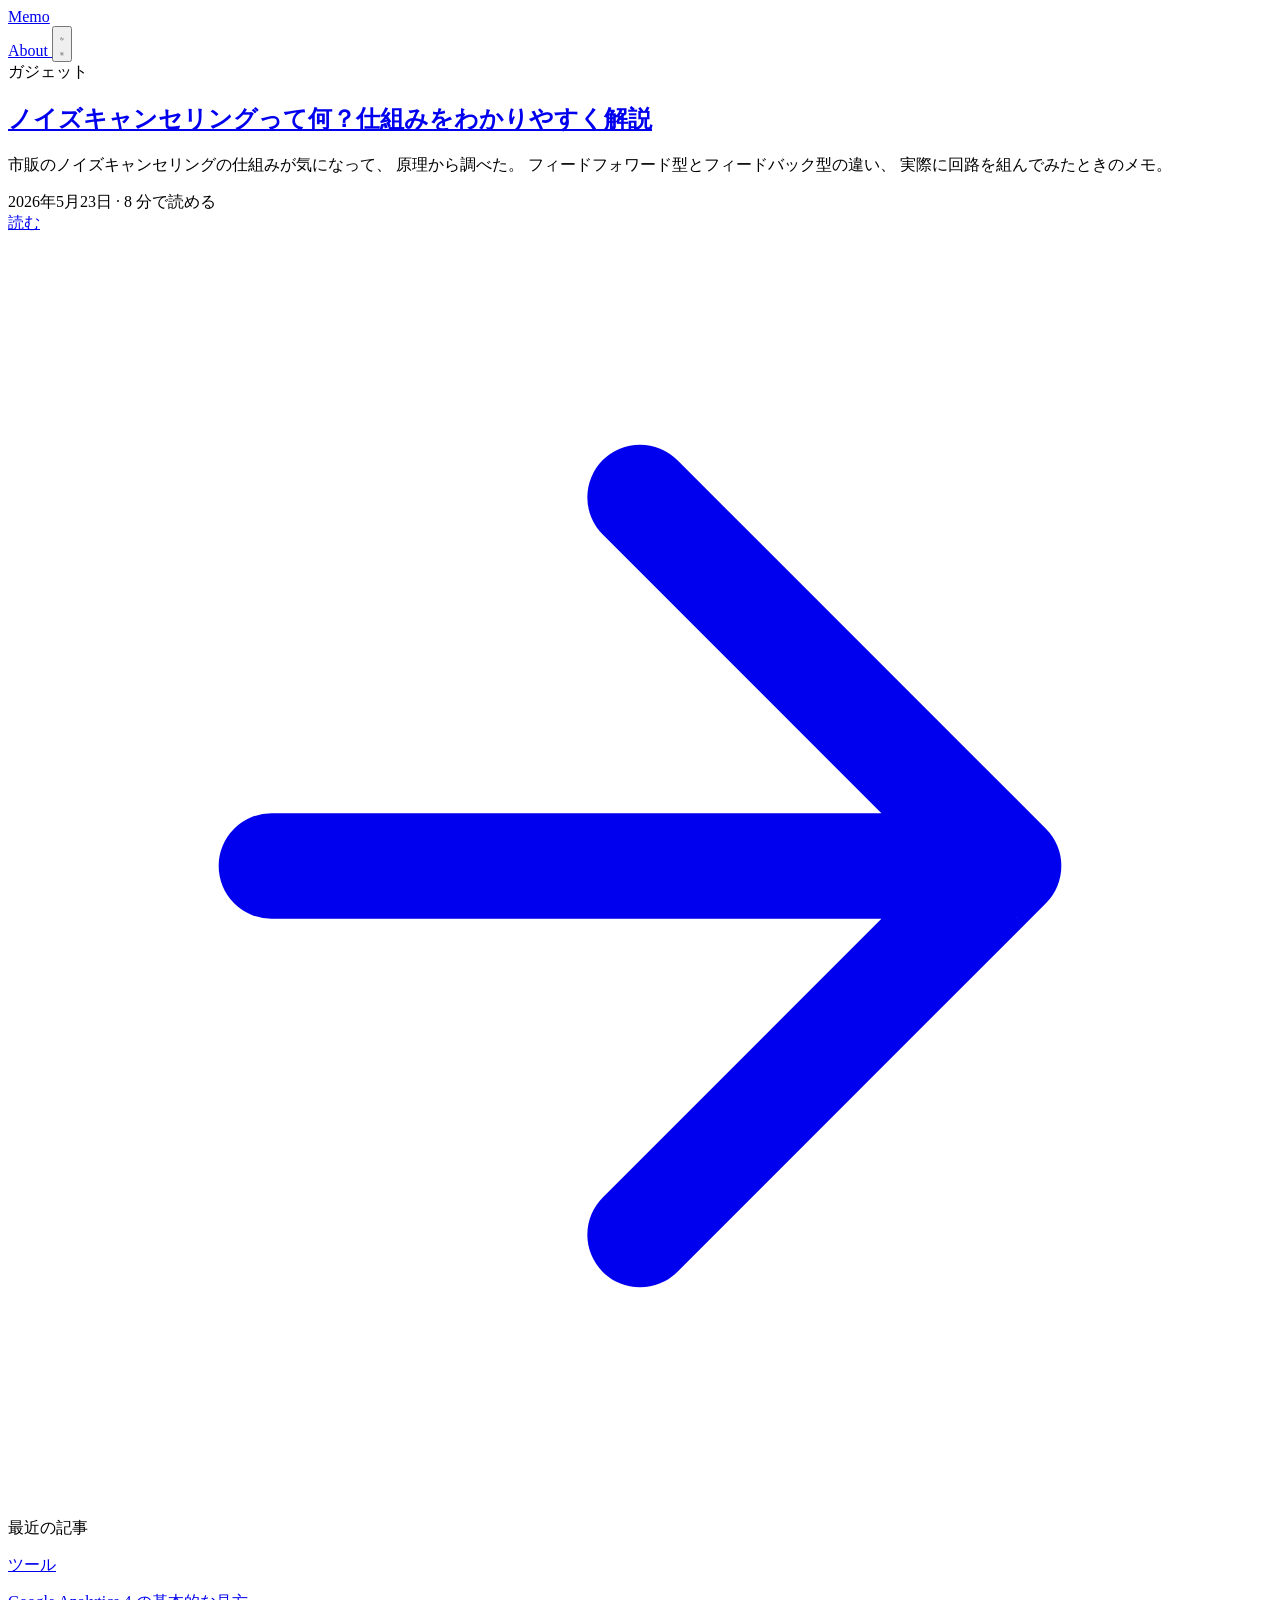
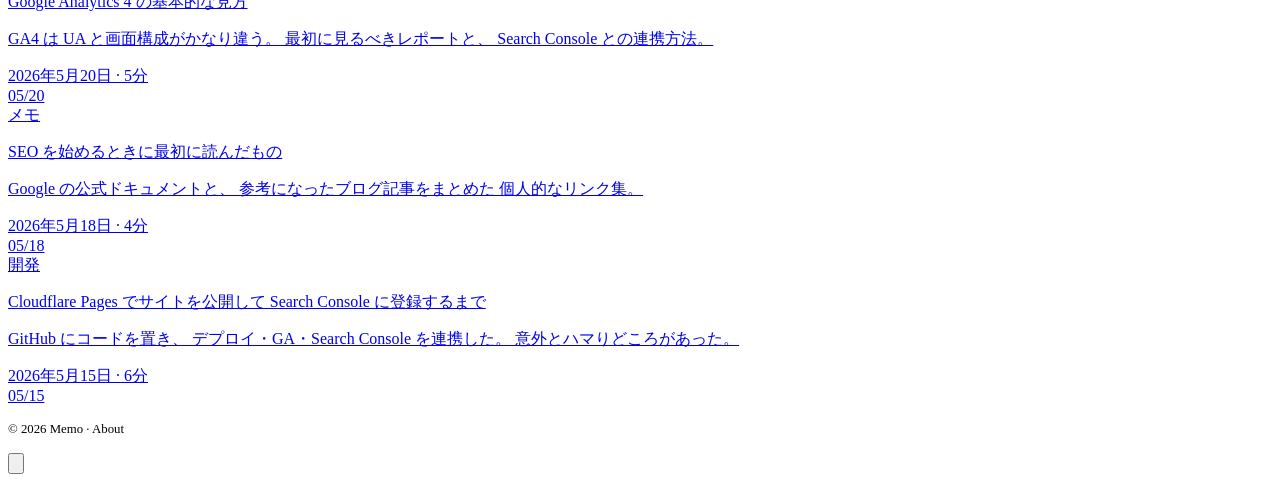
==== commit 7ed0b184: "Update index.html" ====
--- a/index.html
+++ b/index.html
@@ -1,406 +1,406 @@
 <!DOCTYPE html>
 <html lang="ja" data-theme="">
-<head>
-
-  <!-- 基本設定 -->
-  <meta charset="UTF-8">
-  <meta name="viewport" content="width=device-width, initial-scale=1.0">
-
-  <!-- Google Search Console -->
-  <meta name="google-site-verification" content="b3mTOkDe_Zxg_QFLNqGfGt2r9aDAKe_wGa1OVXJf2yo">
-
-  <!-- SEO -->
-  <title>Memo | ノイズキャンセリング・ガジェット・作業環境の個人メモ</title>
-
-  <meta
-    name="description"
-    content="ノイズキャンセリング、ガジェット、作業環境、集中、疲労感などについて調べて整理する個人メモ。"
-  >
-
-  <!-- canonical -->
-  <link
-    rel="canonical"
-    href="https://valeonnorthe.github.io/my-first-seo-site/"
-  >
-
-  <!-- OGP -->
-  <meta
-    property="og:title"
-    content="Memo | ノイズキャンセリング・ガジェット・作業環境の個人メモ"
-  >
-
-  <meta
-    property="og:description"
-    content="ノイズキャンセリング、ガジェット、作業環境、集中、疲労感などについて調べて整理する個人メモ。"
-  >
-
-  <meta
-    property="og:type"
-    content="website"
-  >
-
-  <meta
-    property="og:url"
-    content="https://valeonnorthe.github.io/my-first-seo-site/"
-  >
-
-  <meta
-    property="og:image"
-    content="https://valeonnorthe.github.io/my-first-seo-site/images/ogp.jpg"
-  >
-
-  <meta property="og:site_name" content="Memo">
-  <meta property="og:locale" content="ja_JP">
-
-  <!-- Twitter Card -->
-  <meta name="twitter:card" content="summary_large_image">
-
-  <meta
-    name="twitter:title"
-    content="Memo | ノイズキャンセリング・ガジェット・作業環境の個人メモ"
-  >
-
-  <meta
-    name="twitter:description"
-    content="ノイズキャンセリング、ガジェット、作業環境、集中、疲労感などについて調べて整理する個人メモ。"
-  >
-
-  <meta
-    name="twitter:image"
-    content="https://valeonnorthe.github.io/my-first-seo-site/images/ogp.jpg"
-  >
-
-  <!-- JSON-LD -->
-  <script type="application/ld+json">
-  {
-    "@context": "https://schema.org",
-    "@type": "WebSite",
-    "name": "Memo",
-    "url": "https://valeonnorthe.github.io/my-first-seo-site/",
-    "description": "ノイズキャンセリング、ガジェット、作業環境、集中、疲労感などについて調べて整理する個人メモ。",
-    "inLanguage": "ja-JP"
-  }
-  </script>
-
-  <!-- Google Analytics -->
-  <script async src="https://www.googletagmanager.com/gtag/js?id=G-KV32QC2X5T"></script>
-
-  <script>
-    window.dataLayer = window.dataLayer || [];
-
-    function gtag(){
-      dataLayer.push(arguments);
+  <head>
+
+    <!-- 基本設定 -->
+    <meta charset="UTF-8">
+    <meta name="viewport" content="width=device-width, initial-scale=1.0">
+
+    <!-- Google Search Console -->
+    <meta name="google-site-verification" content="b3mTOkDe_Zxg_QFLNqGfGt2r9aDAKe_wGa1OVXJf2yo">
+
+    <!-- SEO -->
+    <title>Memo | ノイズキャンセリング・ガジェット・作業環境の個人メモ</title>
+
+    <meta
+      name="description"
+      content="ノイズキャンセリング、ガジェット、作業環境、集中、疲労感などについて調べて整理する個人メモ。"
+    >
+
+    <!-- canonical -->
+    <link
+      rel="canonical"
+      href="https://valeonnorthe.github.io/my-first-seo-site/"
+    >
+
+    <!-- OGP -->
+    <meta
+      property="og:title"
+      content="Memo | ノイズキャンセリング・ガジェット・作業環境の個人メモ"
+    >
+
+    <meta
+      property="og:description"
+      content="ノイズキャンセリング、ガジェット、作業環境、集中、疲労感などについて調べて整理する個人メモ。"
+    >
+
+    <meta
+      property="og:type"
+      content="website"
+    >
+
+    <meta
+      property="og:url"
+      content="https://valeonnorthe.github.io/my-first-seo-site/"
+    >
+
+    <meta
+      property="og:image"
+      content="https://valeonnorthe.github.io/my-first-seo-site/images/ogp.jpg"
+    >
+
+    <meta property="og:site_name" content="Memo">
+    <meta property="og:locale" content="ja_JP">
+
+    <!-- Twitter Card -->
+    <meta name="twitter:card" content="summary_large_image">
+
+    <meta
+      name="twitter:title"
+      content="Memo | ノイズキャンセリング・ガジェット・作業環境の個人メモ"
+    >
+
+    <meta
+      name="twitter:description"
+      content="ノイズキャンセリング、ガジェット、作業環境、集中、疲労感などについて調べて整理する個人メモ。"
+    >
+
+    <meta
+      name="twitter:image"
+      content="https://valeonnorthe.github.io/my-first-seo-site/images/ogp.jpg"
+    >
+
+    <!-- JSON-LD -->
+    <script type="application/ld+json">
+    {
+      "@context": "https://schema.org",
+      "@type": "WebSite",
+      "name": "Memo",
+      "url": "https://valeonnorthe.github.io/my-first-seo-site/",
+      "description": "ノイズキャンセリング、ガジェット、作業環境、集中、疲労感などについて調べて整理する個人メモ。",
+      "inLanguage": "ja-JP"
     }
-
-    gtag('js', new Date());
-    gtag('config', 'G-KV32QC2X5T');
-
-    (function () {
-      const t = localStorage.getItem('theme');
-
-      if (t) {
-        document.documentElement.setAttribute('data-theme', t);
+    </script>
+
+    <!-- Google Analytics -->
+    <script async src="https://www.googletagmanager.com/gtag/js?id=G-KV32QC2X5T"></script>
+
+    <script>
+      window.dataLayer = window.dataLayer || [];
+
+      function gtag(){
+        dataLayer.push(arguments);
       }
-    })();
-  </script>
-
-  <!-- Font -->
-  <link rel="preconnect" href="https://fonts.googleapis.com">
-
-  <link
-    rel="preconnect"
-    href="https://fonts.gstatic.com"
-    crossorigin
-  >
-
-  <link
-    href="https://fonts.googleapis.com/css2?family=Noto+Serif+JP:wght@400;600&family=Noto+Sans+JP:wght@400;500&display=swap"
-    rel="stylesheet"
-  >
-
-  <!-- CSS -->
-  <link rel="stylesheet" href="./style.css">
-
-</head>
-
-<body>
-
-  <header class="site-header">
-    <div class="header-inner">
-
-      <a href="./index.html" class="site-logo">
-        Memo
-      </a>
-
-      <div class="header-actions">
-
-        <a href="./about.html" class="nav-link">
-          About
+
+      gtag('js', new Date());
+      gtag('config', 'G-KV32QC2X5T');
+
+      (function () {
+        const t = localStorage.getItem('theme');
+
+        if (t) {
+          document.documentElement.setAttribute('data-theme', t);
+        }
+      })();
+    </script>
+
+    <!-- Font -->
+    <link rel="preconnect" href="https://fonts.googleapis.com">
+
+    <link
+      rel="preconnect"
+      href="https://fonts.gstatic.com"
+      crossorigin
+    >
+
+    <link
+      href="https://fonts.googleapis.com/css2?family=Noto+Serif+JP:wght@400;600&family=Noto+Sans+JP:wght@400;500&display=swap"
+      rel="stylesheet"
+    >
+
+    <!-- CSS -->
+    <link rel="stylesheet" href="./style.css">
+
+  </head>
+
+  <body>
+
+    <header class="site-header">
+      <div class="header-inner">
+
+        <a href="./index.html" class="site-logo">
+          Memo
         </a>
 
-        <button
-          class="theme-btn"
-          aria-label="ダークモード切り替え"
+        <div class="header-actions">
+
+          <a href="./about.html" class="nav-link">
+            About
+          </a>
+
+          <button
+            class="theme-btn"
+            aria-label="ダークモード切り替え"
+          >
+
+            <!-- moon -->
+            <svg
+              class="icon-moon"
+              xmlns="http://www.w3.org/2000/svg"
+              fill="none"
+              viewBox="0 0 24 24"
+              stroke="currentColor"
+              stroke-width="1.8"
+            >
+              <path
+                stroke-linecap="round"
+                stroke-linejoin="round"
+                d="M21 12.79A9 9 0 1111.21 3a7 7 0 009.79 9.79z"
+              />
+            </svg>
+
+            <!-- sun -->
+            <svg
+              class="icon-sun"
+              xmlns="http://www.w3.org/2000/svg"
+              fill="none"
+              viewBox="0 0 24 24"
+              stroke="currentColor"
+              stroke-width="1.8"
+            >
+              <circle cx="12" cy="12" r="5"/>
+
+              <path
+                stroke-linecap="round"
+                d="M12 2v2
+                  M12 20v2
+                  M4.22 4.22l1.42 1.42
+                  M18.36 18.36l1.42 1.42
+                  M2 12h2
+                  M20 12h2
+                  M4.22 19.78l1.42-1.42
+                  M18.36 5.64l1.42-1.42"
+              />
+            </svg>
+
+          </button>
+
+        </div>
+      </div>
+    </header>
+
+    <main class="page">
+
+      <!-- Hero -->
+      <section class="hero">
+
+        <span class="tag accent">
+          ガジェット
+        </span>
+
+        <h1 class="hero-title">
+          <a href="posts/what-is-noise-cancelling.html">
+            ノイズキャンセリングって何？仕組みをわかりやすく解説
+          </a>
+        </h1>
+
+        <p class="hero-desc">
+          市販のノイズキャンセリングの仕組みが気になって、
+          原理から調べた。
+
+          フィードフォワード型とフィードバック型の違い、
+          実際に回路を組んでみたときのメモ。
+        </p>
+
+        <div class="hero-meta">
+          <span class="meta-item">2026年5月23日</span>
+
+          <span class="meta-dot">·</span>
+
+          <span class="meta-item">
+            8 分で読める
+          </span>
+        </div>
+
+        <a
+          href="posts/what-is-noise-cancelling.html"
+          class="read-more"
         >
-
-          <!-- moon -->
+          読む
+
           <svg
-            class="icon-moon"
             xmlns="http://www.w3.org/2000/svg"
             fill="none"
             viewBox="0 0 24 24"
             stroke="currentColor"
-            stroke-width="1.8"
+            stroke-width="2"
           >
             <path
               stroke-linecap="round"
               stroke-linejoin="round"
-              d="M21 12.79A9 9 0 1111.21 3a7 7 0 009.79 9.79z"
+              d="M5 12h14M12 5l7 7-7 7"
             />
           </svg>
 
-          <!-- sun -->
-          <svg
-            class="icon-sun"
-            xmlns="http://www.w3.org/2000/svg"
-            fill="none"
-            viewBox="0 0 24 24"
-            stroke="currentColor"
-            stroke-width="1.8"
+        </a>
+
+      </section>
+
+      <!-- section title -->
+      <p class="section-label">
+        最近の記事
+      </p>
+
+      <!-- article list -->
+      <div class="article-list">
+
+        <!-- card -->
+        <a
+          class="article-card"
+          href="posts/google-analytics-basics.html"
+        >
+
+          <div class="article-card-body">
+
+            <div class="article-card-tag">
+              <span class="tag">ツール</span>
+            </div>
+
+            <p class="article-card-title">
+              Google Analytics 4 の基本的な見方
+            </p>
+
+            <p class="article-card-desc">
+              GA4 は UA と画面構成がかなり違う。
+              最初に見るべきレポートと、
+              Search Console との連携方法。
+            </p>
+
+            <span class="article-card-meta">
+              2026年5月20日 · 5分
+            </span>
+
+          </div>
+
+          <time
+            class="article-card-date"
+            datetime="2026-05-20"
           >
-            <circle cx="12" cy="12" r="5"/>
-
-            <path
-              stroke-linecap="round"
-              d="M12 2v2
-                 M12 20v2
-                 M4.22 4.22l1.42 1.42
-                 M18.36 18.36l1.42 1.42
-                 M2 12h2
-                 M20 12h2
-                 M4.22 19.78l1.42-1.42
-                 M18.36 5.64l1.42-1.42"
-            />
-          </svg>
-
-        </button>
+            05/20
+          </time>
+
+        </a>
+
+        <!-- card -->
+        <a
+          class="article-card"
+          href="posts/seo-basics.html"
+        >
+
+          <div class="article-card-body">
+
+            <div class="article-card-tag">
+              <span class="tag">メモ</span>
+            </div>
+
+            <p class="article-card-title">
+              SEO を始めるときに最初に読んだもの
+            </p>
+
+            <p class="article-card-desc">
+              Google の公式ドキュメントと、
+              参考になったブログ記事をまとめた
+              個人的なリンク集。
+            </p>
+
+            <span class="article-card-meta">
+              2026年5月18日 · 4分
+            </span>
+
+          </div>
+
+          <time
+            class="article-card-date"
+            datetime="2026-05-18"
+          >
+            05/18
+          </time>
+
+        </a>
+
+        <!-- card -->
+        <a
+          class="article-card"
+          href="posts/cloudflare-pages-seo.html"
+        >
+
+          <div class="article-card-body">
+
+            <div class="article-card-tag">
+              <span class="tag">開発</span>
+            </div>
+
+            <p class="article-card-title">
+              Cloudflare Pages でサイトを公開して
+              Search Console に登録するまで
+            </p>
+
+            <p class="article-card-desc">
+              GitHub にコードを置き、
+              デプロイ・GA・Search Console を連携した。
+              意外とハマりどころがあった。
+            </p>
+
+            <span class="article-card-meta">
+              2026年5月15日 · 6分
+            </span>
+
+          </div>
+
+          <time
+            class="article-card-date"
+            datetime="2026-05-15"
+          >
+            05/15
+          </time>
+
+        </a>
 
       </div>
-    </div>
-  </header>
-
-  <main class="page">
-
-    <!-- Hero -->
-    <section class="hero">
-
-      <span class="tag accent">
-        ガジェット
-      </span>
-
-      <h1 class="hero-title">
-        <a href="posts/what-is-noise-cancelling.html">
-          ノイズキャンセリングって何？仕組みをわかりやすく解説
-        </a>
-      </h1>
-
-      <p class="hero-desc">
-        市販のノイズキャンセリングの仕組みが気になって、
-        原理から調べた。
-
-        フィードフォワード型とフィードバック型の違い、
-        実際に回路を組んでみたときのメモ。
+
+    </main>
+
+    <footer class="site-footer">
+      <p>
+        © 2026 Memo ·
+        <a href="./about.html">About</a>
       </p>
-
-      <div class="hero-meta">
-        <span class="meta-item">2026年5月23日</span>
-
-        <span class="meta-dot">·</span>
-
-        <span class="meta-item">
-          8 分で読める
-        </span>
-      </div>
-
-      <a
-        href="posts/what-is-noise-cancelling.html"
-        class="read-more"
+    </footer>
+
+    <!-- scroll top -->
+    <button
+      class="scroll-top"
+      aria-label="ページ上部へ戻る"
+    >
+
+      <svg
+        xmlns="http://www.w3.org/2000/svg"
+        fill="none"
+        viewBox="0 0 24 24"
+        stroke="currentColor"
+        stroke-width="2"
       >
-        読む
-
-        <svg
-          xmlns="http://www.w3.org/2000/svg"
-          fill="none"
-          viewBox="0 0 24 24"
-          stroke="currentColor"
-          stroke-width="2"
-        >
-          <path
-            stroke-linecap="round"
-            stroke-linejoin="round"
-            d="M5 12h14M12 5l7 7-7 7"
-          />
-        </svg>
-
-      </a>
-
-    </section>
-
-    <!-- section title -->
-    <p class="section-label">
-      最近の記事
-    </p>
-
-    <!-- article list -->
-    <div class="article-list">
-
-      <!-- card -->
-      <a
-        class="article-card"
-        href="posts/google-analytics-basics.html"
-      >
-
-        <div class="article-card-body">
-
-          <div class="article-card-tag">
-            <span class="tag">ツール</span>
-          </div>
-
-          <p class="article-card-title">
-            Google Analytics 4 の基本的な見方
-          </p>
-
-          <p class="article-card-desc">
-            GA4 は UA と画面構成がかなり違う。
-            最初に見るべきレポートと、
-            Search Console との連携方法。
-          </p>
-
-          <span class="article-card-meta">
-            2026年5月20日 · 5分
-          </span>
-
-        </div>
-
-        <time
-          class="article-card-date"
-          datetime="2026-05-20"
-        >
-          05/20
-        </time>
-
-      </a>
-
-      <!-- card -->
-      <a
-        class="article-card"
-        href="posts/seo-basics.html"
-      >
-
-        <div class="article-card-body">
-
-          <div class="article-card-tag">
-            <span class="tag">メモ</span>
-          </div>
-
-          <p class="article-card-title">
-            SEO を始めるときに最初に読んだもの
-          </p>
-
-          <p class="article-card-desc">
-            Google の公式ドキュメントと、
-            参考になったブログ記事をまとめた
-            個人的なリンク集。
-          </p>
-
-          <span class="article-card-meta">
-            2026年5月18日 · 4分
-          </span>
-
-        </div>
-
-        <time
-          class="article-card-date"
-          datetime="2026-05-18"
-        >
-          05/18
-        </time>
-
-      </a>
-
-      <!-- card -->
-      <a
-        class="article-card"
-        href="posts/cloudflare-pages-seo.html"
-      >
-
-        <div class="article-card-body">
-
-          <div class="article-card-tag">
-            <span class="tag">開発</span>
-          </div>
-
-          <p class="article-card-title">
-            Cloudflare Pages でサイトを公開して
-            Search Console に登録するまで
-          </p>
-
-          <p class="article-card-desc">
-            GitHub にコードを置き、
-            デプロイ・GA・Search Console を連携した。
-            意外とハマりどころがあった。
-          </p>
-
-          <span class="article-card-meta">
-            2026年5月15日 · 6分
-          </span>
-
-        </div>
-
-        <time
-          class="article-card-date"
-          datetime="2026-05-15"
-        >
-          05/15
-        </time>
-
-      </a>
-
-    </div>
-
-  </main>
-
-  <footer class="site-footer">
-    <p>
-      © 2026 Memo ·
-      <a href="./about.html">About</a>
-    </p>
-  </footer>
-
-  <!-- scroll top -->
-  <button
-    class="scroll-top"
-    aria-label="ページ上部へ戻る"
-  >
-
-    <svg
-      xmlns="http://www.w3.org/2000/svg"
-      fill="none"
-      viewBox="0 0 24 24"
-      stroke="currentColor"
-      stroke-width="2"
-    >
-      <path
-        stroke-linecap="round"
-        stroke-linejoin="round"
-        d="M5 15l7-7 7 7"
-      />
-    </svg>
-
-  </button>
-
-  <!-- JS -->
-  <script src="main.js" defer></script>
-
-</body>
+        <path
+          stroke-linecap="round"
+          stroke-linejoin="round"
+          d="M5 15l7-7 7 7"
+        />
+      </svg>
+
+    </button>
+
+    <!-- JS -->
+    <script src="main.js" defer></script>
+
+  </body>
 </html>
--- a/style.css
+++ b/style.css
@@ -1,651 +1,374 @@
 /* =========================================
-   BASE RESET & TOKENS
-   ========================================= */
-*, *::before, *::after { box-sizing: border-box; margin: 0; padding: 0; }
-html { font-size: 16px; scroll-behavior: smooth; -webkit-text-size-adjust: 100%; }
-
-:root {
-  /* Light */
-  --bg:          #f7f6f2;
-  --surface:     #ffffff;
-  --surface-2:   #f0ede6;
-  --text:        #1c1b18;
-  --text-2:      #5a5852;
-  --text-3:      #9a9890;
-  --border:      #e4e1d8;
-  --border-2:    #d0ccc2;
-  --accent:      #3a6b4a;
-  --accent-bg:   #eaf2ec;
-  --accent-text: #2c5238;
-  --tag-bg:      #eeebe3;
-  --tag-text:    #5a5650;
-
-  /* Typography */
-  --serif: 'Noto Serif JP', 'Georgia', 'Times New Roman', serif;
-  --sans:  'Noto Sans JP', 'Hiragino Kaku Gothic ProN', system-ui, sans-serif;
-  --mono:  'Menlo', 'Consolas', 'Courier New', monospace;
-
-  /* Spacing scale */
-  --sp-1: 0.25rem;
-  --sp-2: 0.5rem;
-  --sp-3: 0.75rem;
-  --sp-4: 1rem;
-  --sp-5: 1.25rem;
-  --sp-6: 1.5rem;
-  --sp-8: 2rem;
-  --sp-10: 2.5rem;
-  --sp-12: 3rem;
-
-  /* Layout */
-  --max-w: 680px;
-  --r-sm: 6px;
-  --r-md: 10px;
-  --r-lg: 16px;
-}
-
-/* Dark mode — respects system, overrides via [data-theme="dark"] */
-@media (prefers-color-scheme: dark) { :root { --is-dark: 1; } }
-
-:root[data-theme="light"] {
-  --bg:          #f7f6f2;
-  --surface:     #ffffff;
-  --surface-2:   #f0ede6;
-  --text:        #1c1b18;
-  --text-2:      #5a5852;
-  --text-3:      #9a9890;
-  --border:      #e4e1d8;
-  --border-2:    #d0ccc2;
-  --accent:      #3a6b4a;
-  --accent-bg:   #eaf2ec;
-  --accent-text: #2c5238;
-  --tag-bg:      #eeebe3;
-  --tag-text:    #5a5650;
-}
-
-:root[data-theme="dark"],
-@media (prefers-color-scheme: dark) { :root:not([data-theme="light"]) {
-  --bg:          #111110;
-  --surface:     #1a1a18;
-  --surface-2:   #232320;
-  --text:        #e8e5de;
-  --text-2:      #9a9890;
-  --text-3:      #5a5852;
-  --border:      #2a2a26;
-  --border-2:    #3a3a34;
-  --accent:      #72b585;
-  --accent-bg:   #1a2e20;
-  --accent-text: #8dcca0;
-  --tag-bg:      #252420;
-  --tag-text:    #9a9488;
-}}
-
-:root[data-theme="dark"] {
-  --bg:          #111110;
-  --surface:     #1a1a18;
-  --surface-2:   #232320;
-  --text:        #e8e5de;
-  --text-2:      #9a9890;
-  --text-3:      #5a5852;
-  --border:      #2a2a26;
-  --border-2:    #3a3a34;
-  --accent:      #72b585;
-  --accent-bg:   #1a2e20;
-  --accent-text: #8dcca0;
-  --tag-bg:      #252420;
-  --tag-text:    #9a9488;
-}
-
-/* =========================================
-   GLOBAL
-   ========================================= */
-body {
-  background: var(--bg);
-  color: var(--text);
-  font-family: var(--sans);
-  font-size: 1rem;
-  line-height: 1.75;
-  -webkit-font-smoothing: antialiased;
-  transition: background 0.2s, color 0.2s;
-}
-img { max-width: 100%; display: block; }
-a { color: inherit; }
-
-/* =========================================
-   HEADER
-   ========================================= */
-.site-header {
-  position: sticky;
-  top: 0;
-  z-index: 100;
-  background: var(--surface);
-  border-bottom: 1px solid var(--border);
-  backdrop-filter: blur(8px);
-  -webkit-backdrop-filter: blur(8px);
-}
-.header-inner {
-  max-width: var(--max-w);
-  margin: 0 auto;
-  padding: 0 var(--sp-5);
-  height: 56px;
-  display: flex;
-  align-items: center;
-  justify-content: space-between;
-  gap: var(--sp-4);
-}
-.site-logo {
-  font-family: var(--serif);
-  font-size: 1.1rem;
-  font-weight: 600;
-  color: var(--text);
-  text-decoration: none;
-  letter-spacing: 0.03em;
-  flex-shrink: 0;
-}
-.header-actions {
-  display: flex;
+   ARTICLE BACK LINK
+   ========================================= */
+
+.article-back {
+  display: inline-flex;
   align-items: center;
   gap: var(--sp-2);
-}
-.nav-link {
-  font-size: 0.82rem;
+
+  margin-bottom: var(--sp-8);
+
   color: var(--text-2);
   text-decoration: none;
-  padding: var(--sp-2) var(--sp-3);
-  border-radius: var(--r-sm);
-  transition: color 0.15s, background 0.15s;
-  white-space: nowrap;
-}
-.nav-link:hover { color: var(--text); background: var(--surface-2); }
-
-/* Dark mode toggle */
-.theme-btn {
-  width: 40px;
-  height: 40px;
-  border: none;
-  background: transparent;
-  cursor: pointer;
-  border-radius: var(--r-sm);
+
+  font-size: 0.84rem;
+  line-height: 1;
+
+  transition:
+    color 0.15s ease,
+    transform 0.15s ease;
+}
+
+.article-back:hover {
+  color: var(--accent);
+  transform: translateX(-2px);
+}
+
+.article-back svg {
+  width: 14px;
+  height: 14px;
+
+  flex-shrink: 0;
+
+  display: block;
+
+  stroke-width: 2.2;
+}
+
+/* =========================================
+   ARTICLE
+   ========================================= */
+
+.article-header {
+  margin-bottom: var(--sp-10);
+}
+
+.article-tag-row {
   display: flex;
-  align-items: center;
-  justify-content: center;
-  color: var(--text-2);
-  transition: color 0.15s, background 0.15s;
-  flex-shrink: 0;
-}
-.theme-btn:hover { color: var(--text); background: var(--surface-2); }
-.theme-btn svg { width: 18px; height: 18px; }
-.icon-sun { display: none; }
-.icon-moon { display: block; }
-[data-theme="dark"] .icon-sun { display: block; }
-[data-theme="dark"] .icon-moon { display: none; }
-@media (prefers-color-scheme: dark) {
-  :root:not([data-theme="light"]) .icon-sun { display: block; }
-  :root:not([data-theme="light"]) .icon-moon { display: none; }
-}
-
-/* =========================================
-   MAIN WRAPPER
-   ========================================= */
-.page {
-  max-width: var(--max-w);
-  margin: 0 auto;
-  padding: var(--sp-10) var(--sp-5) var(--sp-12);
-}
-
-/* =========================================
-   TAG CHIP
-   ========================================= */
-.tag {
-  display: inline-flex;
-  align-items: center;
-  font-size: 0.7rem;
-  font-weight: 500;
-  letter-spacing: 0.04em;
-  background: var(--tag-bg);
-  color: var(--tag-text);
-  padding: 0.2em 0.65em;
-  border-radius: var(--r-sm);
-  text-decoration: none;
-  transition: background 0.15s;
-  white-space: nowrap;
-}
-.tag:hover { background: var(--border-2); }
-.tag.accent {
-  background: var(--accent-bg);
-  color: var(--accent-text);
-}
-
-/* =========================================
-   INDEX — HERO ARTICLE
-   ========================================= */
-.hero {
-  padding-bottom: var(--sp-10);
-  border-bottom: 1px solid var(--border);
-  margin-bottom: var(--sp-10);
-}
-.hero .tag { margin-bottom: var(--sp-4); }
-.hero-title {
-  font-family: var(--serif);
-  font-size: clamp(1.55rem, 6vw, 2rem);
-  font-weight: 600;
-  line-height: 1.42;
-  letter-spacing: 0.01em;
-  margin-bottom: var(--sp-4);
-}
-.hero-title a { text-decoration: none; color: var(--text); }
-.hero-title a:hover { color: var(--accent); }
-.hero-desc {
-  font-size: 0.92rem;
-  color: var(--text-2);
-  line-height: 1.75;
+  flex-wrap: wrap;
+  gap: var(--sp-2);
+
   margin-bottom: var(--sp-5);
 }
-.hero-meta { display: flex; align-items: center; gap: var(--sp-3); }
-.meta-item {
-  font-size: 0.75rem;
-  color: var(--text-3);
-}
-.meta-dot { color: var(--border-2); }
-.read-more {
-  display: inline-flex;
-  align-items: center;
-  gap: var(--sp-2);
-  margin-top: var(--sp-6);
-  font-size: 0.85rem;
-  font-weight: 500;
-  color: var(--accent);
-  text-decoration: none;
-  padding: var(--sp-3) var(--sp-5);
-  border: 1px solid var(--accent);
-  border-radius: var(--r-md);
-  transition: background 0.15s, color 0.15s;
-}
-.read-more:hover {
-  background: var(--accent);
-  color: var(--surface);
-}
-.read-more svg { width: 14px; height: 14px; }
-
-/* =========================================
-   INDEX — ARTICLE LIST
-   ========================================= */
-.section-label {
-  font-size: 0.72rem;
-  font-weight: 500;
-  letter-spacing: 0.1em;
-  text-transform: uppercase;
-  color: var(--text-3);
-  margin-bottom: var(--sp-6);
-}
-.article-list { display: flex; flex-direction: column; }
-.article-card {
-  display: flex;
-  gap: var(--sp-4);
-  padding: var(--sp-6) 0;
-  border-bottom: 1px solid var(--border);
-  text-decoration: none;
-  color: var(--text);
-  transition: none;
-}
-.article-card:last-child { border-bottom: none; }
-.article-card-body { flex: 1; min-width: 0; }
-.article-card-tag { margin-bottom: var(--sp-2); }
-.article-card-title {
-  font-family: var(--serif);
-  font-size: 1rem;
-  font-weight: 600;
-  line-height: 1.5;
-  margin-bottom: var(--sp-2);
-  color: var(--text);
-  transition: color 0.15s;
-}
-.article-card:hover .article-card-title { color: var(--accent); }
-.article-card-desc {
-  font-size: 0.82rem;
-  color: var(--text-2);
-  line-height: 1.65;
-  display: -webkit-box;
-  -webkit-line-clamp: 2;
-  -webkit-box-orient: vertical;
-  overflow: hidden;
-  margin-bottom: var(--sp-3);
-}
-.article-card-meta { font-size: 0.73rem; color: var(--text-3); }
-.article-card-date {
-  font-size: 0.72rem;
-  color: var(--text-3);
-  white-space: nowrap;
-  flex-shrink: 0;
-  padding-top: 2px;
-  line-height: 1.4;
-}
-
-/* =========================================
-   ARTICLE PAGE — HEADER
-   ========================================= */
-.article-back {
-  display: inline-flex;
-  align-items: center;
-  gap: var(--sp-2);
-  font-size: 0.82rem;
-  color: var(--text-2);
-  text-decoration: none;
-  margin-bottom: var(--sp-8);
-  padding: var(--sp-2) 0;
-  transition: color 0.15s;
-}
-.article-back:hover { color: var(--accent); }
-.article-back svg { width: 14px; height: 14px; }
-.article-header { margin-bottom: var(--sp-10); }
-.article-tag-row { display: flex; gap: var(--sp-2); flex-wrap: wrap; margin-bottom: var(--sp-5); }
+
 .article-title {
   font-family: var(--serif);
-  font-size: clamp(1.6rem, 6vw, 2.1rem);
-  font-weight: 600;
+
+  font-size: clamp(1.9rem, 7vw, 2.8rem);
+
   line-height: 1.4;
+
+  margin-bottom: var(--sp-5);
+
   letter-spacing: 0.01em;
-  margin-bottom: var(--sp-5);
-}
+}
+
 .article-meta {
   display: flex;
   align-items: center;
+  flex-wrap: wrap;
   gap: var(--sp-3);
-  flex-wrap: wrap;
+
   padding-top: var(--sp-5);
+
   border-top: 1px solid var(--border);
 }
-.article-meta .meta-item { font-size: 0.8rem; color: var(--text-3); }
-
-/* =========================================
-   ARTICLE PAGE — BODY
-   ========================================= */
+
 .article-body {
   font-size: 1rem;
   line-height: 1.95;
-  color: var(--text);
-}
-.article-body > * + * { margin-top: 1.5rem; }
+}
+
+.article-body > * + * {
+  margin-top: 1.5rem;
+}
+
 .article-body h2 {
   font-family: var(--serif);
-  font-size: 1.2rem;
+
+  font-size: 1.3rem;
+
+  line-height: 1.5;
+
+  margin-top: 3rem;
+  margin-bottom: 1rem;
+
+  padding-bottom: 0.65rem;
+
+  border-bottom: 1px solid var(--border);
+}
+
+.article-body h3 {
+  font-family: var(--sans);
+
+  font-size: 1rem;
   font-weight: 600;
-  line-height: 1.45;
-  margin-top: 2.75rem;
-  margin-bottom: 0.75rem;
-  padding-bottom: 0.6rem;
-  border-bottom: 1px solid var(--border);
-  letter-spacing: 0.01em;
-}
-.article-body h3 {
-  font-size: 1rem;
-  font-weight: 500;
-  line-height: 1.5;
+
   margin-top: 2rem;
-  margin-bottom: 0.4rem;
-}
-.article-body p { margin-bottom: 0; }
+  margin-bottom: 0.5rem;
+}
+
+.article-body p {
+  color: var(--text);
+}
+
+.article-body strong {
+  font-weight: 700;
+}
+
+.article-body em {
+  font-style: italic;
+}
+
 .article-body ul,
 .article-body ol {
   padding-left: 1.4rem;
 }
-.article-body li { margin-bottom: 0.3rem; }
-.article-body li::marker { color: var(--text-3); }
-.article-body strong { font-weight: 600; }
-.article-body em { font-style: italic; }
+
+.article-body li + li {
+  margin-top: 0.35rem;
+}
+
+.article-body li::marker {
+  color: var(--text-3);
+}
+
 .article-body a {
   color: var(--accent);
-  text-decoration: underline;
+
+  text-decoration-thickness: 1px;
   text-underline-offset: 3px;
-  text-decoration-color: color-mix(in srgb, var(--accent) 40%, transparent);
-}
-.article-body a:hover { text-decoration-color: var(--accent); }
+}
+
+.article-body a:hover {
+  opacity: 0.8;
+}
+
 .article-body blockquote {
   border-left: 3px solid var(--accent);
-  padding: var(--sp-2) 0 var(--sp-2) var(--sp-5);
+
+  padding-left: var(--sp-5);
+
   color: var(--text-2);
+
   font-style: italic;
 }
+
 .article-body code {
   font-family: var(--mono);
-  font-size: 0.85em;
+
   background: var(--surface-2);
-  color: var(--text);
-  padding: 0.15em 0.4em;
+
+  padding:
+    0.15rem
+    0.4rem;
+
   border-radius: 4px;
-}
+
+  font-size: 0.9em;
+}
+
 .article-body pre {
-  background: var(--surface);
+  overflow-x: auto;
+
+  padding: var(--sp-5);
+
   border: 1px solid var(--border);
   border-radius: var(--r-md);
-  padding: var(--sp-5);
-  overflow-x: auto;
-  -webkit-overflow-scrolling: touch;
-}
+
+  background: var(--surface);
+}
+
 .article-body pre code {
   background: none;
   padding: 0;
-  font-size: 0.875rem;
-  line-height: 1.7;
-}
-
-/* =========================================
-   TABLE OF CONTENTS
-   ========================================= */
+}
+
+/* =========================================
+   TOC
+   ========================================= */
+
 .toc {
+  margin: var(--sp-8) 0;
+
+  padding:
+    var(--sp-5)
+    var(--sp-6);
+
   background: var(--surface-2);
+
   border: 1px solid var(--border);
   border-radius: var(--r-lg);
-  padding: var(--sp-5) var(--sp-6);
-  margin: var(--sp-8) 0;
-}
+}
+
 .toc-label {
   font-size: 0.72rem;
-  font-weight: 500;
-  letter-spacing: 0.1em;
+
+  letter-spacing: 0.08em;
+
   text-transform: uppercase;
-  color: var(--text-3);
+
+  color: var(--text-3);
+
   margin-bottom: var(--sp-4);
 }
+
 .toc-list {
   list-style: none;
-  padding: 0;
+}
+
+.toc-list li + li {
+  margin-top: var(--sp-2);
+}
+
+.toc-list a {
+  display: inline-flex;
+  align-items: center;
+
+  color: var(--text-2);
+
+  text-decoration: none;
+
+  transition:
+    color 0.15s ease,
+    transform 0.15s ease;
+}
+
+.toc-list a:hover {
+  color: var(--accent);
+  transform: translateX(2px);
+}
+
+/* =========================================
+   NEXT ARTICLE
+   ========================================= */
+
+.next-article {
+  margin-top: var(--sp-10);
+
+  padding: var(--sp-6);
+
   display: flex;
-  flex-direction: column;
-  gap: 0.1rem;
-}
-.toc-list li a {
+  align-items: center;
+  gap: var(--sp-5);
+
+  background: var(--surface);
+
+  border: 1px solid var(--border);
+  border-radius: var(--r-lg);
+
+  text-decoration: none;
+
+  transition:
+    border-color 0.15s ease,
+    transform 0.15s ease,
+    box-shadow 0.15s ease;
+}
+
+.next-article:hover {
+  border-color: var(--accent);
+
+  transform: translateY(-2px);
+
+  box-shadow:
+    0 4px 20px
+    color-mix(in srgb, var(--text) 6%, transparent);
+}
+
+.next-article-body {
+  flex: 1;
+  min-width: 0;
+}
+
+.next-label {
+  font-size: 0.72rem;
+
+  letter-spacing: 0.08em;
+
+  text-transform: uppercase;
+
+  color: var(--text-3);
+
+  margin-bottom: var(--sp-2);
+}
+
+.next-title {
+  font-family: var(--serif);
+
+  font-size: 1rem;
+
+  line-height: 1.55;
+}
+
+.next-article:hover .next-title {
+  color: var(--accent);
+}
+
+.next-arrow {
+  display: flex;
+  align-items: center;
+  justify-content: center;
+
+  color: var(--text-3);
+
+  flex-shrink: 0;
+
+  transition:
+    transform 0.15s ease,
+    color 0.15s ease;
+}
+
+.next-arrow svg {
+  width: 18px;
+  height: 18px;
+
   display: block;
-  font-size: 0.87rem;
+
+  stroke-width: 2.2;
+}
+
+.next-article:hover .next-arrow {
+  color: var(--accent);
+  transform: translateX(3px);
+}
+
+/* =========================================
+   FOOTER
+   ========================================= */
+
+.site-footer {
+  margin-top: var(--sp-12);
+
+  border-top: 1px solid var(--border);
+}
+
+.footer-inner {
+  max-width: var(--max-w);
+
+  margin: 0 auto;
+
+  padding:
+    var(--sp-8)
+    var(--sp-5);
+
+  text-align: center;
+}
+
+.site-footer p {
+  font-size: 0.8rem;
+  color: var(--text-3);
+
+  line-height: 1.8;
+}
+
+.site-footer a {
   color: var(--text-2);
   text-decoration: none;
-  padding: var(--sp-2) 0;
-  border-radius: var(--r-sm);
-  line-height: 1.5;
-  transition: color 0.15s;
-}
-.toc-list li a:hover { color: var(--accent); }
-.toc-list li a::before {
-  content: '';
-  display: inline-block;
-  width: 4px;
-  height: 4px;
-  border-radius: 50%;
-  background: var(--text-3);
-  margin-right: var(--sp-3);
-  vertical-align: middle;
-  flex-shrink: 0;
-}
-
-/* =========================================
-   READING PROGRESS BAR
-   ========================================= */
-.progress-bar {
-  position: fixed;
-  top: 0;
-  left: 0;
-  height: 2px;
-  background: var(--accent);
-  width: 0%;
-  z-index: 200;
-  transition: width 0.1s linear;
-}
-
-/* =========================================
-   RELATED ARTICLES
-   ========================================= */
-.related {
-  margin-top: var(--sp-12);
-  padding-top: var(--sp-10);
-  border-top: 1px solid var(--border);
-}
-.related-label {
-  font-size: 0.72rem;
-  font-weight: 500;
-  letter-spacing: 0.1em;
-  text-transform: uppercase;
-  color: var(--text-3);
-  margin-bottom: var(--sp-6);
-}
-.related-grid {
-  display: grid;
-  grid-template-columns: 1fr;
-  gap: var(--sp-4);
-}
-@media (min-width: 500px) {
-  .related-grid { grid-template-columns: 1fr 1fr; }
-}
-.related-card {
-  display: flex;
-  flex-direction: column;
-  gap: var(--sp-2);
-  padding: var(--sp-5);
-  background: var(--surface);
-  border: 1px solid var(--border);
-  border-radius: var(--r-lg);
-  text-decoration: none;
-  color: var(--text);
-  transition: border-color 0.15s, box-shadow 0.15s;
-}
-.related-card:hover {
-  border-color: var(--border-2);
-  box-shadow: 0 2px 12px color-mix(in srgb, var(--text) 6%, transparent);
-}
-.related-card-title {
-  font-family: var(--serif);
-  font-size: 0.95rem;
-  font-weight: 600;
-  line-height: 1.5;
-  color: var(--text);
-  transition: color 0.15s;
-}
-.related-card:hover .related-card-title { color: var(--accent); }
-.related-card-meta { font-size: 0.73rem; color: var(--text-3); }
-.related-card-arrow {
-  margin-top: auto;
-  font-size: 0.78rem;
-  color: var(--accent);
-  font-weight: 500;
-  display: flex;
-  align-items: center;
-  gap: 4px;
-}
-.related-card-arrow svg { width: 12px; height: 12px; }
-
-/* =========================================
-   NEXT ARTICLE BANNER
-   ========================================= */
-.next-article {
-  margin-top: var(--sp-8);
-  padding: var(--sp-6);
-  background: var(--surface);
-  border: 1px solid var(--border);
-  border-radius: var(--r-lg);
-  display: flex;
-  align-items: center;
-  gap: var(--sp-5);
-  text-decoration: none;
-  color: var(--text);
-  transition: border-color 0.15s;
-}
-.next-article:hover { border-color: var(--accent); }
-.next-article-body { flex: 1; min-width: 0; }
-.next-label {
-  font-size: 0.7rem;
-  letter-spacing: 0.08em;
-  text-transform: uppercase;
-  color: var(--text-3);
-  margin-bottom: var(--sp-1);
-}
-.next-title {
-  font-family: var(--serif);
-  font-size: 0.98rem;
-  font-weight: 600;
-  line-height: 1.45;
-  color: var(--text);
-  transition: color 0.15s;
-}
-.next-article:hover .next-title { color: var(--accent); }
-.next-arrow {
-  color: var(--text-3);
-  flex-shrink: 0;
-  transition: color 0.15s, transform 0.15s;
-}
-.next-article:hover .next-arrow {
-  color: var(--accent);
-  transform: translateX(4px);
-}
-.next-arrow svg { width: 20px; height: 20px; }
-
-/* =========================================
-   FOOTER
-   ========================================= */
-.site-footer {
-  border-top: 1px solid var(--border);
-  padding: var(--sp-8) var(--sp-5);
-  text-align: center;
-}
-.site-footer p { font-size: 0.78rem; color: var(--text-3); }
-.site-footer a { color: var(--text-2); text-decoration: none; }
-.site-footer a:hover { color: var(--accent); }
-
-/* =========================================
-   SCROLL TO TOP
-   ========================================= */
-.scroll-top {
-  position: fixed;
-  bottom: var(--sp-6);
-  right: var(--sp-5);
-  width: 42px;
-  height: 42px;
-  background: var(--surface);
-  border: 1px solid var(--border-2);
-  border-radius: 50%;
-  display: flex;
-  align-items: center;
-  justify-content: center;
-  cursor: pointer;
-  color: var(--text-2);
-  opacity: 0;
-  transform: translateY(8px);
-  transition: opacity 0.2s, transform 0.2s, color 0.15s, border-color 0.15s;
-  pointer-events: none;
-  z-index: 90;
-}
-.scroll-top.visible {
-  opacity: 1;
-  transform: translateY(0);
-  pointer-events: auto;
-}
-.scroll-top:hover { color: var(--accent); border-color: var(--accent); }
-.scroll-top svg { width: 16px; height: 16px; }
-
-/* =========================================
-   UTILITIES
-   ========================================= */
-.sr-only {
-  position: absolute;
-  width: 1px; height: 1px;
-  padding: 0; margin: -1px;
-  overflow: hidden; clip: rect(0,0,0,0);
-  white-space: nowrap; border: 0;
-}
+
+  transition: color 0.15s ease;
+}
+
+.site-footer a:hover {
+  color: var(--accent);
+}
